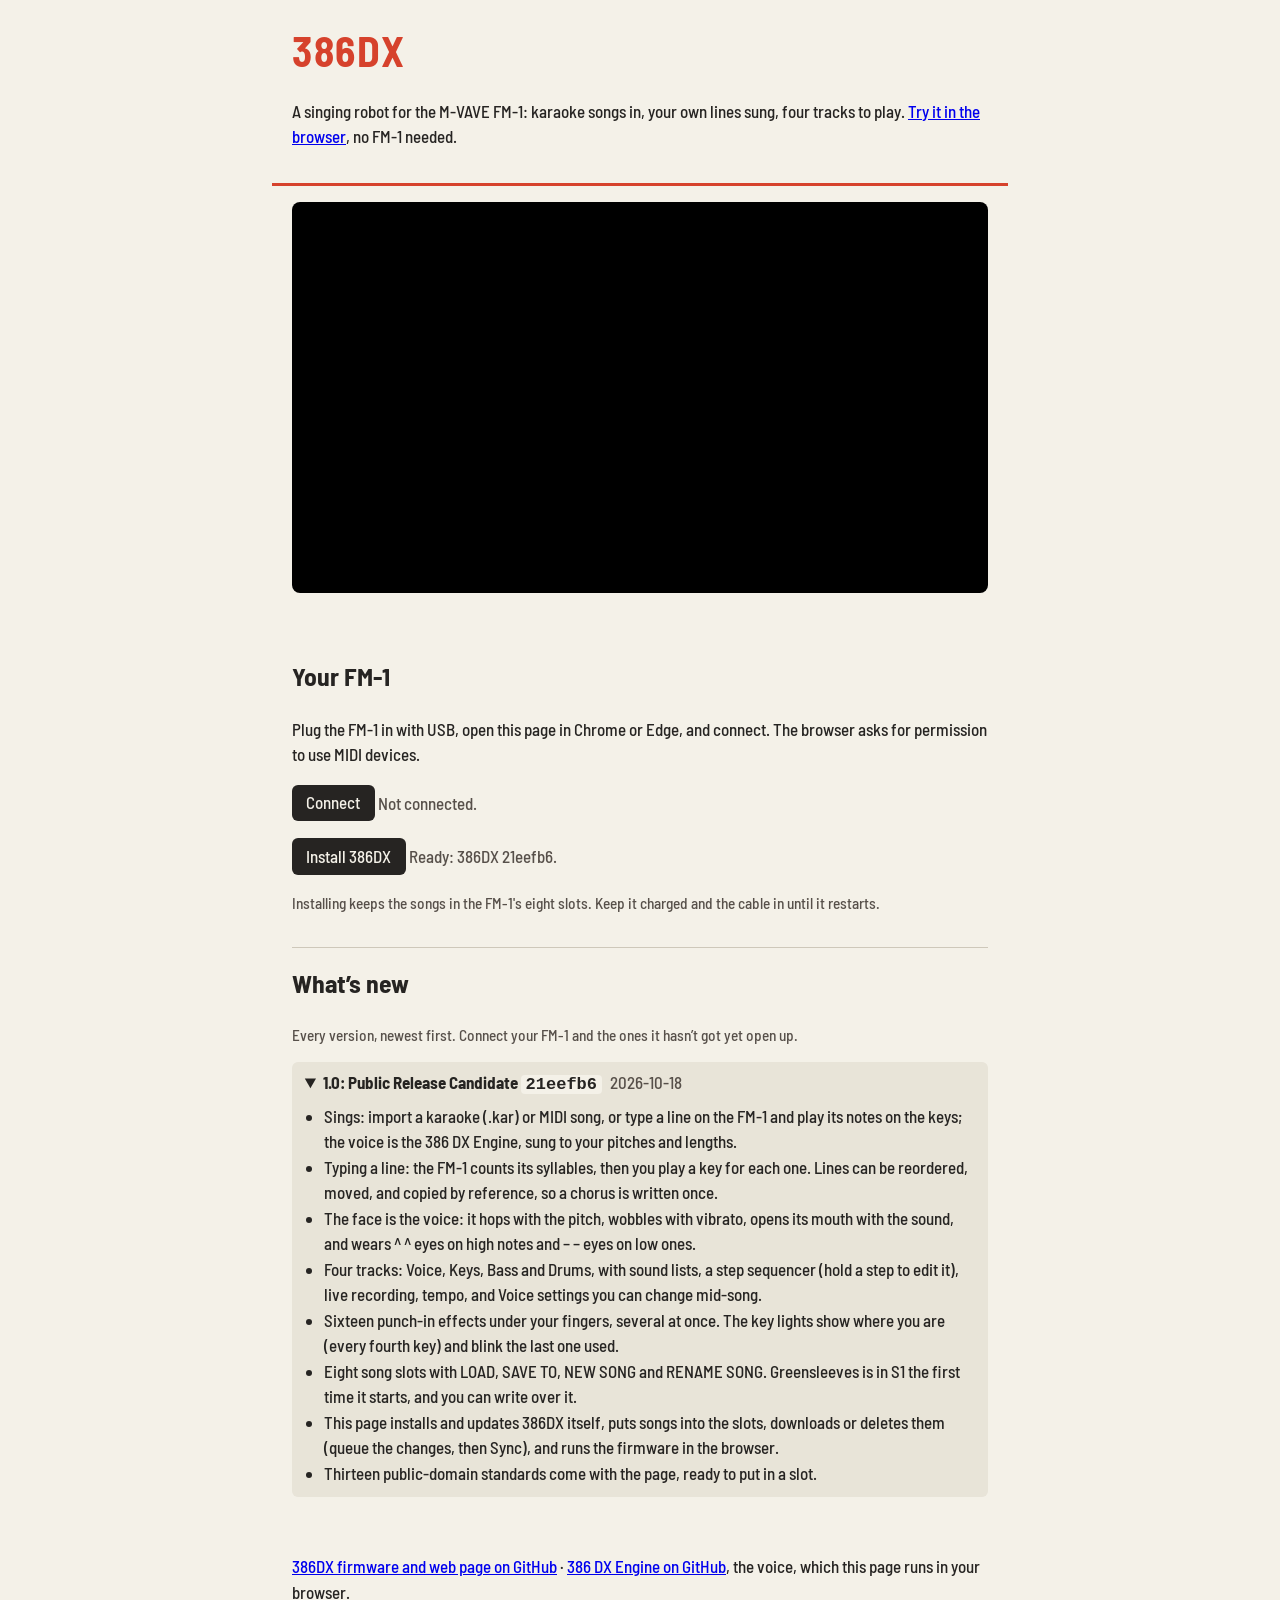
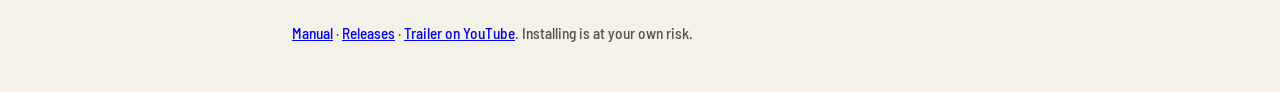
==== index.html @ e77980b1 "386DX web page" ====
<!doctype html>
<html lang="en">
<head>
<meta charset="utf-8">
<meta name="viewport" content="width=device-width, initial-scale=1">
<title>386DX</title>
<link rel="stylesheet" href="style.css">
</head>
<body>
<a class="skip" href="#main">Skip to the page</a>
<header>
  <h1>386DX</h1>
  <p>A singing robot for the M-VAVE FM-1: karaoke songs in, your own lines sung, four tracks to play.
    <a href="emu/index.html">Try it in the browser</a>, no FM-1 needed.</p>
</header>
<div class="video"><iframe src="https://www.youtube-nocookie.com/embed/pwLnpyxqBS4" title="386DX: the trailer" loading="lazy"
  allow="accelerometer; encrypted-media; gyroscope; picture-in-picture; fullscreen" allowfullscreen referrerpolicy="strict-origin-when-cross-origin"></iframe></div>
<main id="main">

<section aria-labelledby="h-connect">
  <h2 id="h-connect">Your FM-1</h2>
  <p>Plug the FM-1 in with USB, open this page in Chrome or Edge, and connect. The browser asks for
    permission to use MIDI devices.</p>
  <p><button id="connect">Connect</button> <span id="device" role="status">Not connected.</span></p>
  <p><button id="install" disabled>Install 386DX</button>
    <progress id="install-progress" max="1" value="0" aria-label="Install progress" hidden></progress>
    <span id="install-status" role="status"></span></p>
  <p class="note">Installing keeps the songs in the FM-1's eight slots. Keep it charged and the cable
    in until it restarts.</p>
</section>

<section aria-labelledby="h-new" id="whatsnew">
  <h2 id="h-new">What’s new</h2>
  <p id="new-intro" class="note">Every version, newest first. Connect your FM-1 and the ones it hasn’t got yet open up.</p>
  <div id="changes"></div>
</section>

<section aria-labelledby="h-report" id="report" hidden>
  <h2 id="h-report">Something went wrong?</h2>
  <p>This report is about your browser and your FM-1’s USB connection, nothing of your songs. It is shown only here and
    goes nowhere unless you copy it and send it to the person helping you.</p>
  <p><button id="report-copy" type="button">Copy the report</button> <span id="report-status" role="status"></span></p>
  <textarea id="report-text" readonly rows="12" style="width:100%;font:12px/1.4 ui-monospace,Menlo,monospace" aria-label="The report"></textarea>
</section>

<section aria-labelledby="h-songs" id="songs" hidden>
  <h2 id="h-songs">Songs on the FM-1</h2>
  <p>Eight slots. For each, choose what should happen: one of our songs or your own file put there,
    a download, or a delete. Then press Sync to do them all.</p>
  <table>
    <thead><tr><th scope="col">Slot</th><th scope="col">Holds</th><th scope="col">Change</th></tr></thead>
    <tbody id="slots"><tr><td colspan="3">Connect to see them.</td></tr></tbody>
  </table>
  <p class="notice" id="sync-notice" hidden><strong>Keep the FM-1 on and plugged in while it syncs.</strong>
    When it is done, the FM-1 restarts by itself.</p>
  <p><button id="sync" disabled>Sync</button>
    <progress id="sync-progress" max="1" value="0" aria-label="Sync progress" hidden></progress>
    <span id="songs-status" role="status"></span></p>
</section>

</main>
<footer>
  <p><a href="https://github.com/seajaysec/386-DX-FM1-KaraokeBot">386DX firmware and web page on GitHub</a> ·
    <a href="https://github.com/seajaysec/386-DX-ENGINE">386 DX Engine on GitHub</a>, the voice, which this page runs in your browser.</p>
  <p class="note"><a href="https://github.com/seajaysec/386-DX-FM1-KaraokeBot/blob/main/docs/MANUAL.md">Manual</a> ·
    <a href="https://github.com/seajaysec/386-DX-FM1-KaraokeBot/releases">Releases</a> ·
    <a href="https://youtu.be/pwLnpyxqBS4">Trailer on YouTube</a>.
    Installing is at your own risk.</p>
</footer>
<dialog id="import-dialog" aria-labelledby="import-title">
  <form method="dialog">
    <h2 id="import-title">Import a song</h2>
    <p>A karaoke file (.kar) or a MIDI file (.mid) with its words in it as timed lyrics: each syllable
      at the note that sings it. The page finds the sung tune and turns the other parts into Keys, Bass
      and Drums. Words in plain English letters; spell numbers out.</p>
    <p><label for="import-file">Song file</label> <input id="import-file" type="file" accept=".kar,.mid,.midi"></p>
    <p><button value="cancel" class="quiet">Cancel</button></p>
  </form>
</dialog>
<dialog id="ports-dialog" aria-labelledby="ports-title">
  <form method="dialog">
    <h2 id="ports-title">Which one is your FM-1?</h2>
    <p id="ports-why"></p>
    <ul id="ports-list"></ul>
    <p id="ports-none" hidden>No MIDI devices. Plug the FM-1 in with a USB data cable; it appears here.</p>
    <p class="note">This page remembers the one you pick.</p>
    <p><button id="ports-use" value="use">Use this one</button> <button value="cancel" class="quiet">Cancel</button></p>
  </form>
</dialog>
<script type="module" src="app.mjs?v=1.0.4"></script>
</body>
</html>
---- style.css ----
/* SPDX-License-Identifier: GPL-3.0-only */
:root { --paper: #f4f1e8; --panel: #e8e4d8; --ink: #262422; --dim: #57504a; --coral: #b4481c; --robot: #d6422c; color-scheme: light; }
* { box-sizing: border-box; }
body { margin: 0; background: var(--paper); color: var(--ink); font: 17px/1.5 "Barlow Semi Condensed", "Helvetica Neue", Arial, sans-serif; }
header, main { max-width: 46rem; margin: 0 auto; padding: 1rem 1.25rem; }
header { border-bottom: 3px solid var(--robot); }
h1 { margin: 0.2rem 0; font-size: 2.6rem; color: var(--robot); letter-spacing: 0.04em; }
h2 { font-size: 1.6rem; margin-top: 2rem; border-top: 1px solid #cec8ba; padding-top: 1rem; }
section:first-child h2 { border-top: 0; }
button, select, input { font: inherit; }
button { background: var(--ink); color: var(--paper); border: 0; border-radius: 6px; padding: 0.35rem 0.9rem; cursor: pointer; }
button:disabled { background: #8a837a; color: #fff; cursor: default; }
:focus-visible { outline: 3px solid var(--coral); outline-offset: 2px; }
table { border-collapse: collapse; width: 100%; }
th, td { text-align: left; padding: 0.35rem 0.5rem; border-bottom: 1px solid #d8d2c4; }
[role=status] { color: var(--dim); }
details { background: var(--panel); border-radius: 6px; padding: 0.5rem 0.8rem; margin: 0.5rem 0; }
.skip { position: absolute; left: -999px; } .skip:focus { left: 1rem; top: 1rem; background: var(--paper); padding: 0.5rem; }
@font-face { font-family: "Barlow Semi Condensed"; src: url(fonts/BarlowSemiCondensed-Medium.ttf); font-weight: 500; }
@font-face { font-family: "Barlow Semi Condensed"; src: url(fonts/BarlowSemiCondensed-Bold.ttf); font-weight: 700; }
dialog { border: 0; border-radius: 10px; padding: 0.5rem 1.5rem 1rem; max-width: min(30rem, 92vw); background: var(--paper); color: var(--ink); }
dialog::backdrop { background: rgb(38 36 34 / 0.5); }
dialog h2 { border: 0; padding: 0; }
#ports-list { list-style: none; padding: 0; } #ports-list li { padding: 0.3rem 0; }
.note { color: var(--dim); font-size: 0.9em; }
button.quiet { background: var(--panel); color: var(--ink); }
progress { vertical-align: middle; }
tr.pending td, tr.pending th { background: #fbe3d6; }
.change { color: var(--coral); font-weight: 700; }
.notice { background: var(--panel); border-left: 4px solid var(--coral); padding: 0.5rem 0.8rem; }
#changes summary { cursor: pointer; font-weight: 700; }
#changes .tag { color: var(--coral); margin-left: 0.5rem; }
#changes .when { color: var(--dim); font-weight: 500; margin-left: 0.5rem; }
#changes code { background: var(--paper); border-radius: 4px; padding: 0 0.3rem; }
#changes ul { margin: 0.4rem 0 0.2rem; padding-left: 1.2rem; }
footer { max-width: 46rem; margin: 0 auto; padding: 1rem 1.25rem 2rem; }
.video { max-width: 46rem; margin: 0 auto; padding: 1rem 1.25rem 0; }
.video iframe { display: block; width: 100%; aspect-ratio: 16 / 9; border: 0; border-radius: 8px; background: #000; }
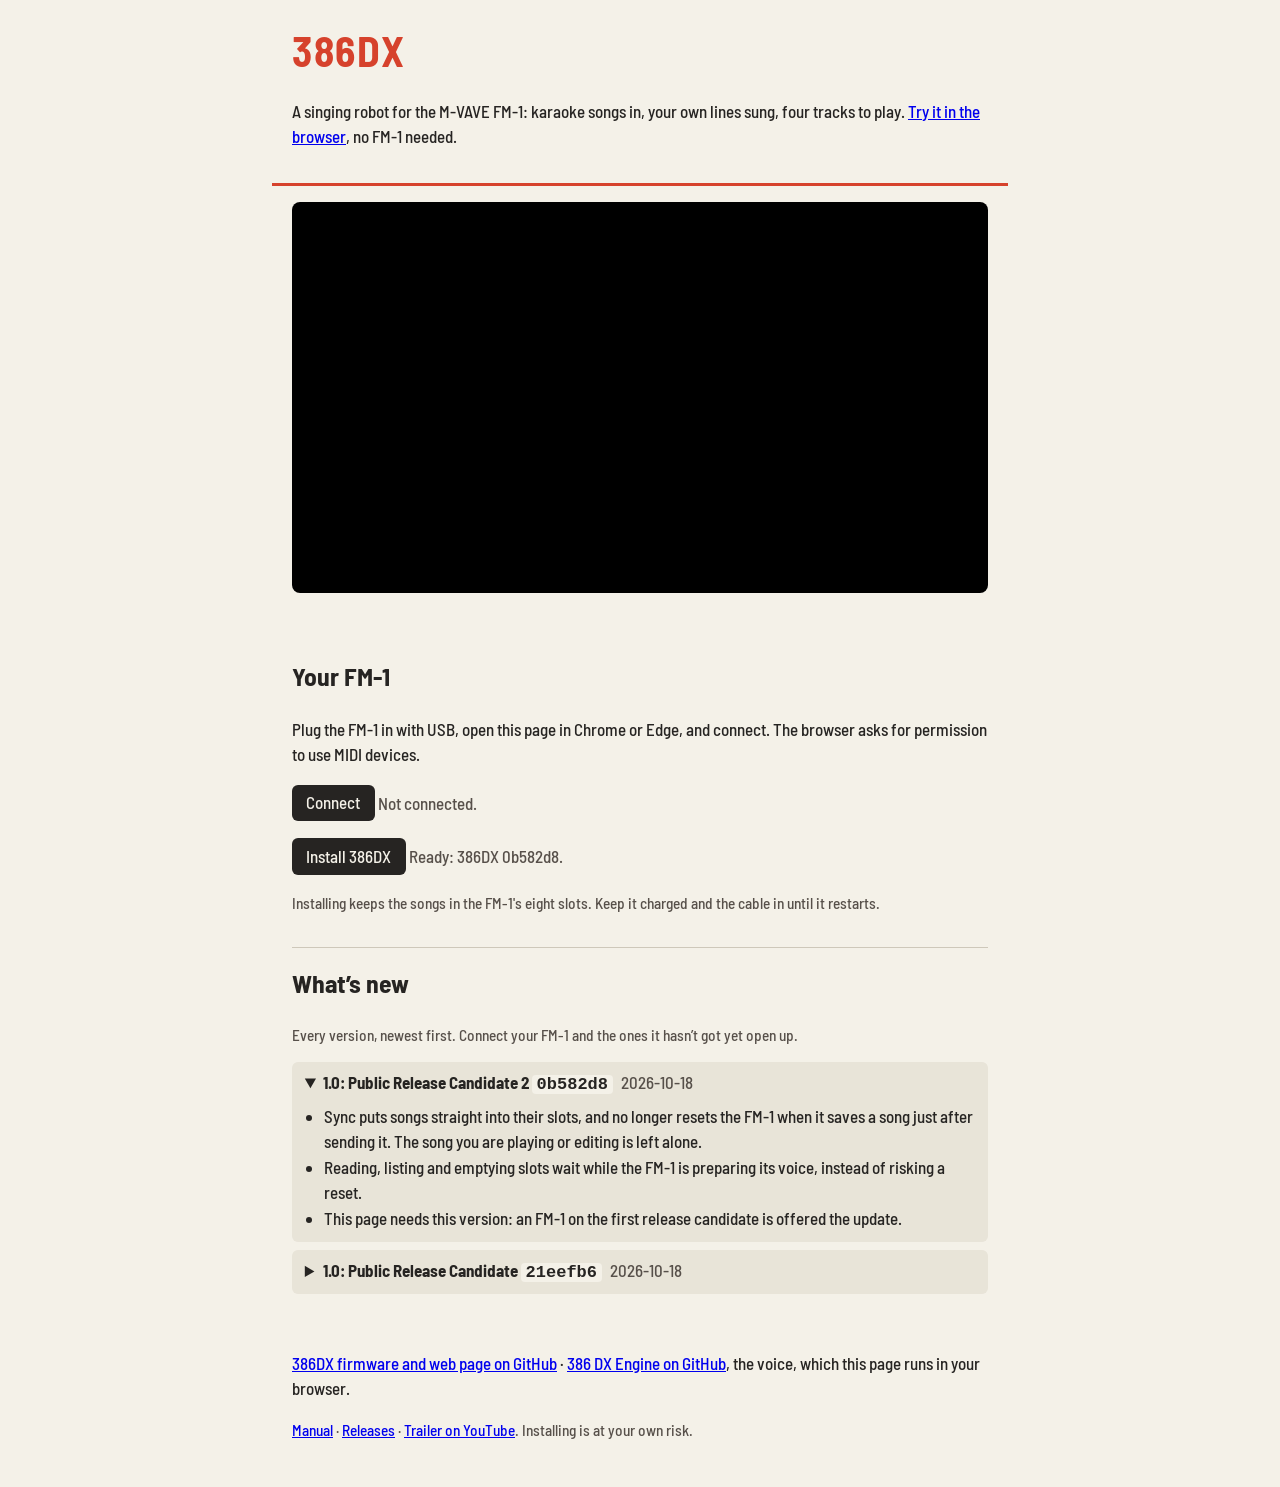
==== commit 09630e7b: "386DX web page: release candidate 2 (songs go straight into their slot; Sync no longer resets the FM" ====
--- a/index.html
+++ b/index.html
@@ -87,6 +87,6 @@
     <p><button id="ports-use" value="use">Use this one</button> <button value="cancel" class="quiet">Cancel</button></p>
   </form>
 </dialog>
-<script type="module" src="app.mjs?v=1.0.4"></script>
+<script type="module" src="app.mjs?v=1.0.5"></script>
 </body>
 </html>
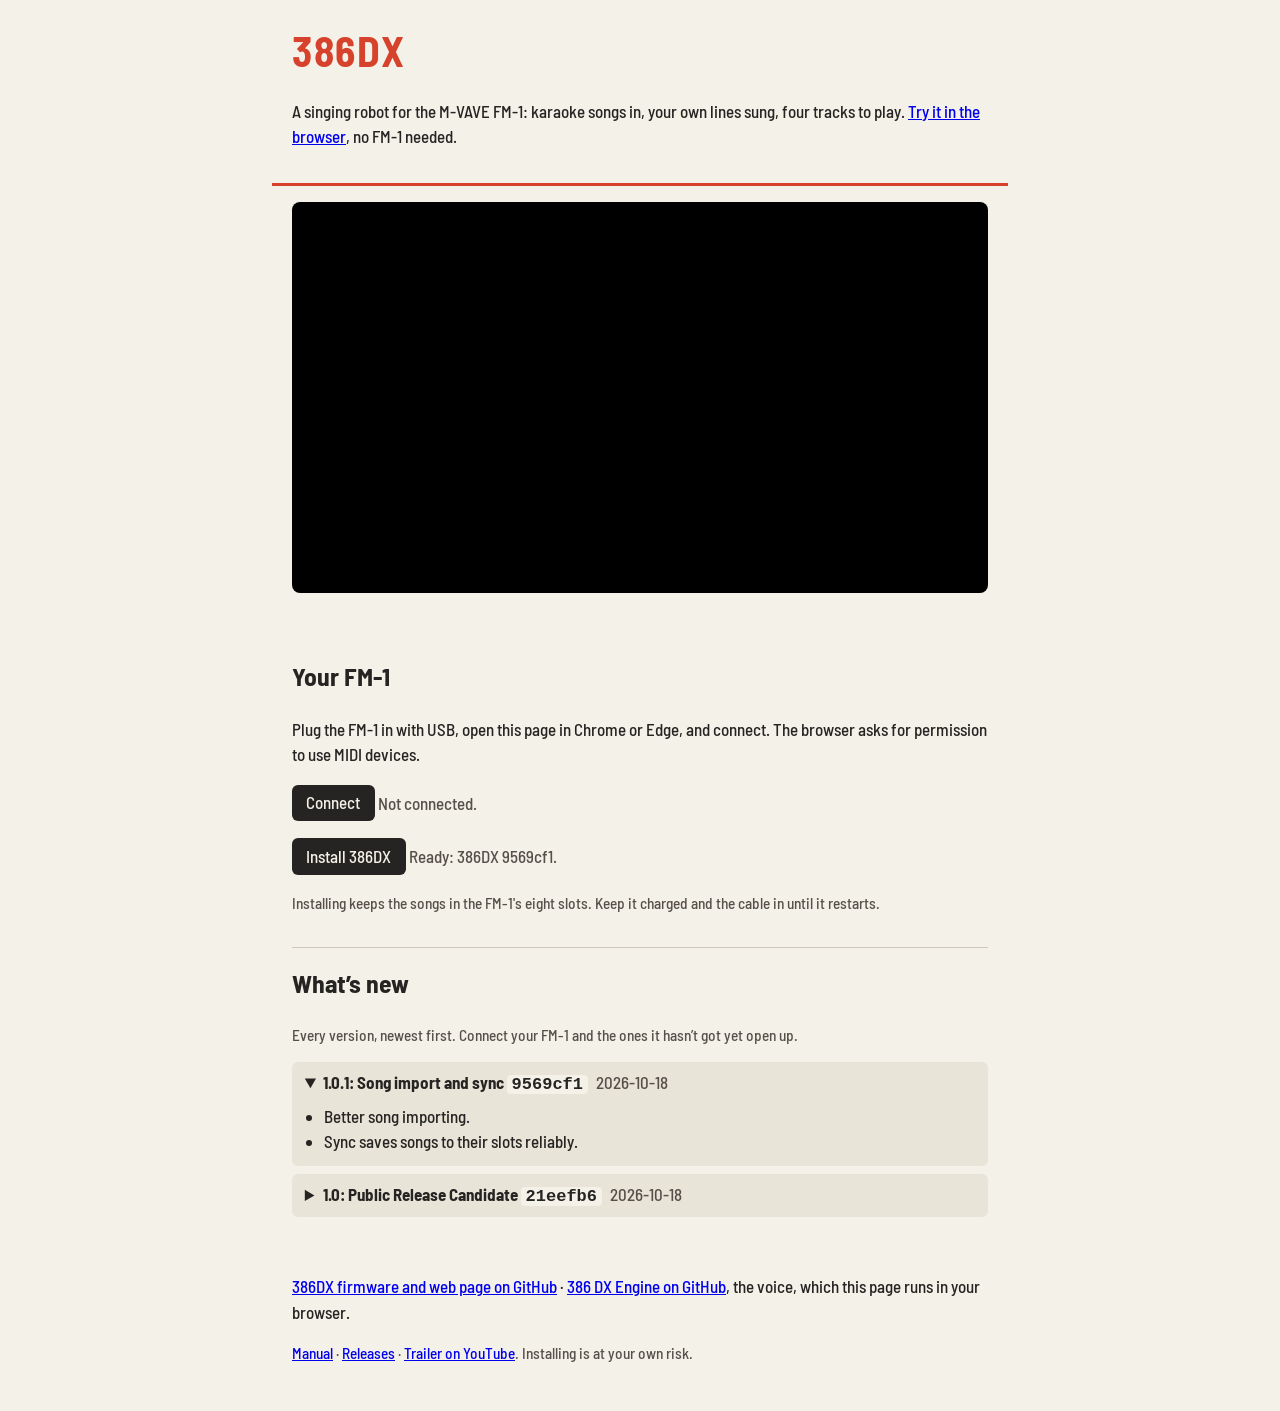
==== commit 2f7dd3d7: "386DX web page: 1.0.1" ====
--- a/index.html
+++ b/index.html
@@ -87,6 +87,6 @@
     <p><button id="ports-use" value="use">Use this one</button> <button value="cancel" class="quiet">Cancel</button></p>
   </form>
 </dialog>
-<script type="module" src="app.mjs?v=1.0.5"></script>
+<script type="module" src="app.mjs?v=1.0.6"></script>
 </body>
 </html>
